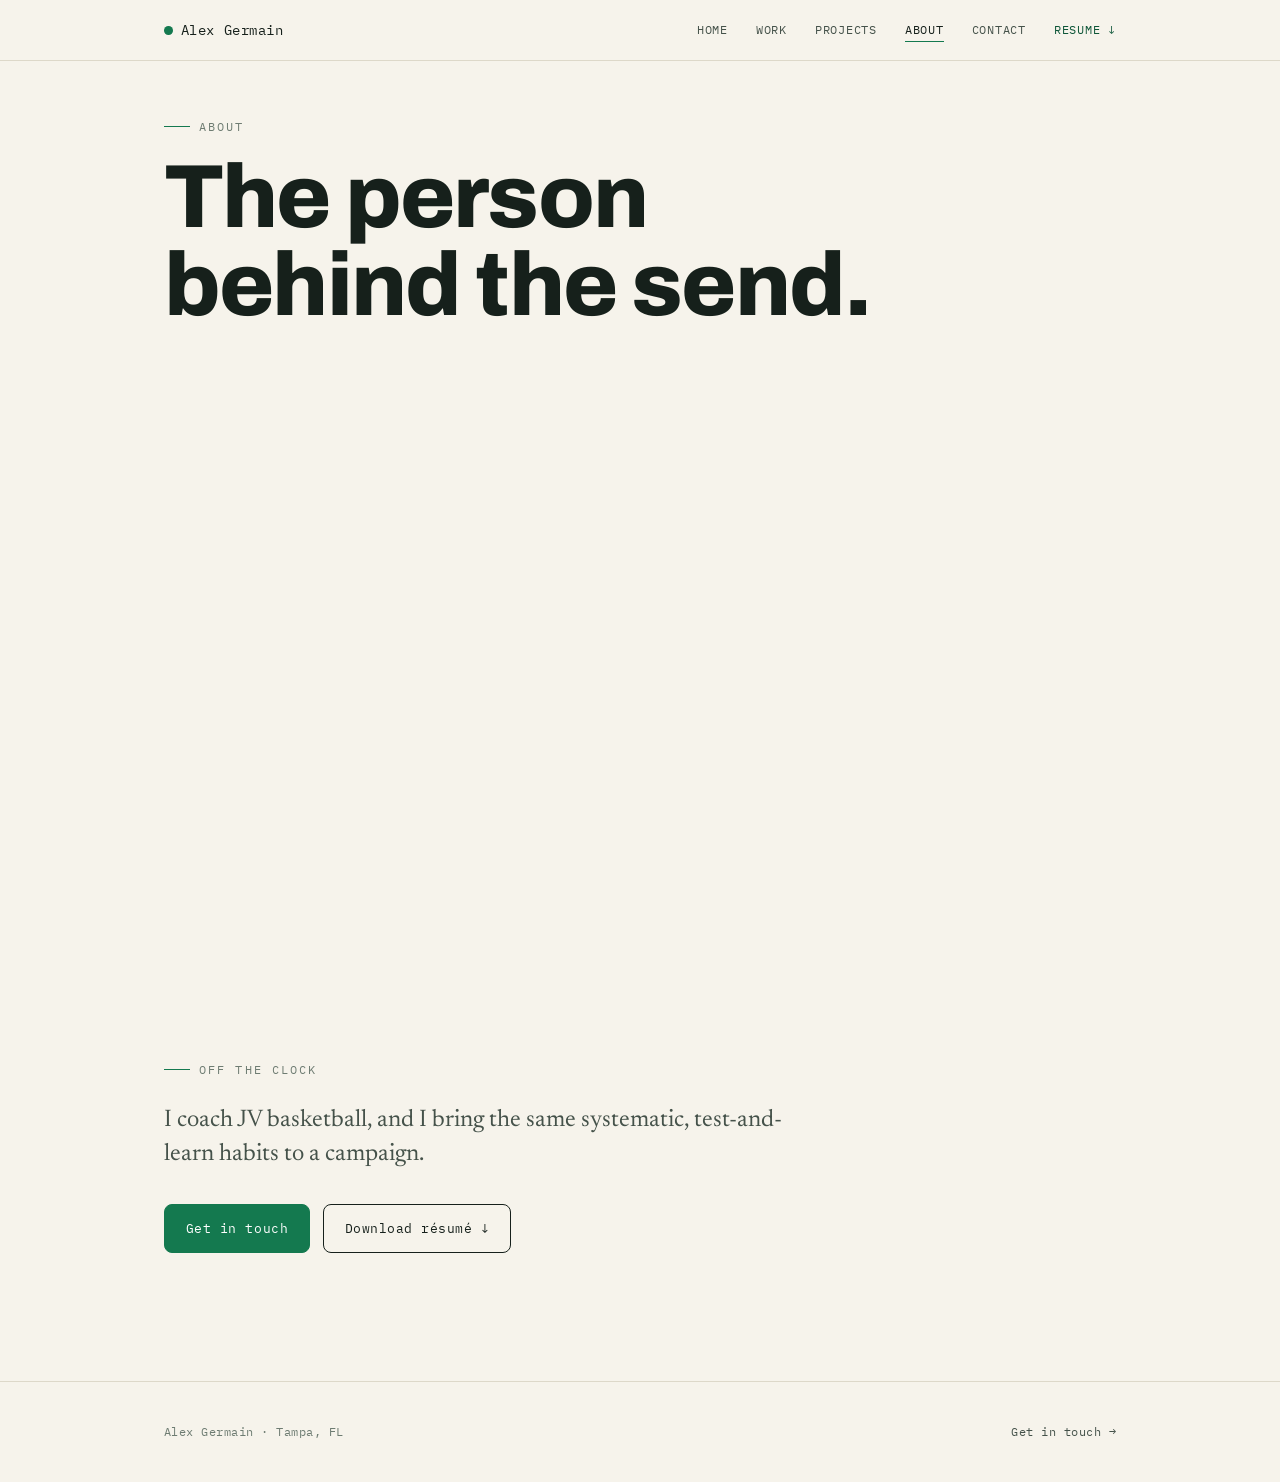
==== about.html @ 1957b235 "Add files via upload" ====
<!doctype html>
<html lang="en">
  <head>
    <meta charset="utf-8" />
    <script>document.documentElement.className = "js";</script>
    <meta name="viewport" content="width=device-width, initial-scale=1" />
    <title>About — Alex Germain</title>
    <meta name="description" content="About Alex Germain, B2B email and lifecycle marketing specialist in Tampa, FL." />
    <link rel="preconnect" href="https://fonts.googleapis.com" />
    <link rel="preconnect" href="https://fonts.gstatic.com" crossorigin />
    <link
      href="https://fonts.googleapis.com/css2?family=Archivo:wght@600;700;800&family=Newsreader:ital,wght@0,400;0,500;1,400&family=IBM+Plex+Mono:wght@400;500&display=swap"
      rel="stylesheet"
    />
    <link rel="stylesheet" href="styles.css" />
  </head>
  <body>
    <header class="nav">
      <div class="wrap nav__inner">
        <a class="nav__brand" href="index.html">
          <span class="dot" aria-hidden="true"></span> Alex Germain
        </a>
        <button class="nav__toggle" aria-expanded="false" aria-controls="menu">
          Menu
        </button>
        <nav aria-label="Primary">
          <ul class="nav__links" id="menu">
            <li><a href="index.html">Home</a></li>
            <li><a href="work.html">Work</a></li>
            <li><a href="projects.html">Projects</a></li>
            <li><a href="about.html" aria-current="page">About</a></li>
            <li><a href="contact.html">Contact</a></li>
            <li><a class="nav__dl" href="Alex-Germain-Resume.pdf" download>Resume <span aria-hidden="true">&darr;</span></a></li>
          </ul>
        </nav>
      </div>
    </header>

    <main>
      <section class="section section--tight">
        <div class="wrap">
          <p class="eyebrow">About</p>
          <h1 class="display">The person<br />behind the send.</h1>
        </div>
      </section>

      <section class="wrap section--tight">
        <div class="about-grid">
          <div class="prose reveal">
            <p>
              I am a B2B marketer with about five years of experience, currently
              running multi-channel campaigns across email, web, social, and
              live events for national medtech, engineering, and manufacturing
              trade shows. Email and lifecycle work is the center of how I think. I like the discipline
              of it: a clear offer, a reason to open, and a number on the other
              side that tells you whether it worked.
            </p>
            <p>
              My instinct is to work behind the scenes and make other people
              look good, whether that is a sales team walking into an event with
              the right collateral or a registrant who got exactly the email
              they needed at the right moment. I take a systematic, test-and-learn
              approach and would rather earn a result than guess at one.
            </p>
            <p>
              I am certified across HubSpot and Google Analytics, and I keep
              building platform-portable expertise that travels with me, from
              enterprise tools like Eloqua to HubSpot and beyond.
            </p>
          </div>

          <aside class="reveal">
            <p class="eyebrow">Core stack</p>
            <ul class="toolbox">
              <li><span>Oracle Eloqua</span><span class="role">Enterprise ESP</span></li>
              <li><span>HubSpot</span><span class="role">Email / CRM</span></li>
              <li><span>Google Analytics (GA4)</span><span class="role">Analytics</span></li>
              <li><span>WordPress</span><span class="role">Web content</span></li>
            </ul>
            <p style="margin: 1rem 0 0; font-family: var(--mono); font-size: 0.78rem; letter-spacing: 0.02em">
              <a href="projects.html">Full skills, tools &amp; certifications &rarr;</a>
            </p>

            <p class="eyebrow" style="margin-top: 2rem">Education</p>
            <p style="margin: 0; color: var(--ink-soft)">
              B.S. in Business Advertising<br />
              University of South Florida, 2021
            </p>
          </aside>
        </div>
      </section>

      <section class="section">
        <div class="wrap">
          <p class="eyebrow">Off the clock</p>
          <p class="lede" style="max-width: 50ch">
            I coach JV basketball, and I bring the same systematic, test-and-learn
            habits to a campaign.
          </p>
          <div class="btn-row">
            <a class="btn btn--solid" href="contact.html">Get in touch</a>
            <a class="btn" href="Alex-Germain-Resume.pdf" download>Download r&eacute;sum&eacute; &darr;</a>
          </div>
        </div>
      </section>
    </main>

    <footer class="footer">
      <div class="wrap footer__inner">
        <span>Alex Germain &middot; Tampa, FL</span>
        <span><a href="contact.html">Get in touch &rarr;</a></span>
      </div>
    </footer>

    <script src="main.js"></script>
  </body>
</html>
---- styles.css ----
/* ============================================================
   Alex Germain — portfolio
   Design direction: "Read Receipt"
   A confident personal masthead for an email/lifecycle marketer.
   Type: Archivo (display) + Newsreader (body serif) + IBM Plex Mono (data)
   Accent: a growth green, used only for positive metrics and key marks,
   because this whole portfolio is a story about numbers going up.
   ============================================================ */

:root {
  --ink: #16201b;
  --ink-soft: #45524a;
  --sage: #6e7c72;
  --paper: #f6f3eb;
  --paper-2: #fbfaf4;
  --line: #ddd8c9;
  --green: #14794f;
  --green-deep: #0e5638;
  --green-tint: #e6efe7;

  --display: "Archivo", system-ui, sans-serif;
  --body: "Newsreader", Georgia, serif;
  --mono: "IBM Plex Mono", ui-monospace, monospace;

  --maxw: 1080px;
  --gutter: clamp(1.25rem, 5vw, 4rem);
}

*,
*::before,
*::after {
  box-sizing: border-box;
}

html {
  scroll-behavior: smooth;
}

body {
  margin: 0;
  background: var(--paper);
  color: var(--ink);
  font-family: var(--body);
  font-size: 1.075rem;
  line-height: 1.65;
  -webkit-font-smoothing: antialiased;
  text-rendering: optimizeLegibility;
}

img {
  max-width: 100%;
  display: block;
}

a {
  color: var(--green-deep);
  text-underline-offset: 3px;
  text-decoration-thickness: 1px;
}

/* ---- layout helpers ---- */
.wrap {
  width: 100%;
  max-width: var(--maxw);
  margin-inline: auto;
  padding-inline: var(--gutter);
}

.section {
  padding-block: clamp(3.5rem, 8vw, 6rem);
}

.section--tight {
  padding-block: clamp(2.5rem, 5vw, 3.5rem);
}

.eyebrow {
  font-family: var(--mono);
  font-size: 0.72rem;
  letter-spacing: 0.18em;
  text-transform: uppercase;
  color: var(--sage);
  margin: 0 0 1.1rem;
  display: flex;
  align-items: center;
  gap: 0.6rem;
}

.eyebrow::before {
  content: "";
  width: 1.6rem;
  height: 1px;
  background: var(--green);
  display: inline-block;
}

/* ---- type scale ---- */
.display {
  font-family: var(--display);
  font-weight: 800;
  line-height: 0.98;
  letter-spacing: -0.02em;
  margin: 0;
}

h1.display {
  font-size: clamp(2.9rem, 9vw, 5.6rem);
  text-wrap: balance;
}

h2.display {
  font-size: clamp(1.9rem, 4.5vw, 2.9rem);
  letter-spacing: -0.015em;
}

h3 {
  font-family: var(--display);
  font-weight: 700;
  font-size: 1.3rem;
  letter-spacing: -0.01em;
  margin: 0 0 0.4rem;
}

.lede {
  font-size: clamp(1.2rem, 2.4vw, 1.5rem);
  line-height: 1.45;
  color: var(--ink-soft);
  max-width: 36ch;
}

.prose p {
  max-width: 62ch;
}

/* ---- top navigation ---- */
.nav {
  position: sticky;
  top: 0;
  z-index: 40;
  background: color-mix(in srgb, var(--paper) 88%, transparent);
  backdrop-filter: blur(8px);
  border-bottom: 1px solid var(--line);
}

.nav__inner {
  display: flex;
  align-items: center;
  justify-content: space-between;
  padding-block: 1rem;
}

.nav__brand {
  font-family: var(--mono);
  font-size: 0.85rem;
  letter-spacing: 0.04em;
  color: var(--ink);
  text-decoration: none;
  display: inline-flex;
  align-items: center;
  gap: 0.5rem;
}

.nav__brand .dot {
  width: 0.55rem;
  height: 0.55rem;
  border-radius: 50%;
  background: var(--green);
  display: inline-block;
}

.nav__links {
  display: flex;
  gap: 1.75rem;
  list-style: none;
  margin: 0;
  padding: 0;
}

.nav__links a {
  font-family: var(--mono);
  font-size: 0.78rem;
  letter-spacing: 0.06em;
  text-transform: uppercase;
  color: var(--ink-soft);
  text-decoration: none;
  padding-block: 0.25rem;
  border-bottom: 1.5px solid transparent;
  transition: color 0.15s ease, border-color 0.15s ease;
}

.nav__links a:hover,
.nav__links a[aria-current="page"] {
  color: var(--ink);
  border-color: var(--green);
}

.nav__toggle {
  display: none;
  background: none;
  border: 1px solid var(--line);
  border-radius: 6px;
  padding: 0.45rem 0.6rem;
  font-family: var(--mono);
  font-size: 0.75rem;
  cursor: pointer;
  color: var(--ink);
}

/* ---- buttons ---- */
.btn {
  display: inline-flex;
  align-items: center;
  gap: 0.5rem;
  font-family: var(--mono);
  font-size: 0.82rem;
  letter-spacing: 0.04em;
  text-decoration: none;
  padding: 0.8rem 1.3rem;
  border-radius: 8px;
  border: 1.5px solid var(--ink);
  color: var(--ink);
  background: transparent;
  transition: transform 0.12s ease, background 0.15s ease, color 0.15s ease;
}

.btn:hover {
  transform: translateY(-1px);
}

.btn--solid {
  background: var(--green);
  border-color: var(--green);
  color: #fff;
}

.btn--solid:hover {
  background: var(--green-deep);
  border-color: var(--green-deep);
}

.btn-row {
  display: flex;
  flex-wrap: wrap;
  gap: 0.8rem;
  margin-top: 2rem;
}

/* ---- hero ---- */
.hero {
  padding-block: clamp(3.5rem, 9vw, 7rem) clamp(2.5rem, 6vw, 4rem);
}

.hero__name {
  margin-top: 0.4rem;
}

.hero__thesis {
  margin-top: 1.6rem;
}

/* ---- signature: the results ledger ---- */
.ledger {
  margin-top: 3rem;
  border: 1px solid var(--line);
  border-radius: 12px;
  background: var(--paper-2);
  overflow: hidden;
}

.ledger__head {
  display: flex;
  align-items: center;
  justify-content: space-between;
  padding: 0.7rem 1.1rem;
  border-bottom: 1px solid var(--line);
  font-family: var(--mono);
  font-size: 0.72rem;
  letter-spacing: 0.1em;
  text-transform: uppercase;
  color: var(--sage);
}

.ledger__head .delivered {
  color: var(--green-deep);
  display: inline-flex;
  align-items: center;
  gap: 0.4rem;
}

.ledger__rows {
  display: grid;
  grid-template-columns: repeat(2, 1fr);
}

.ledger__row {
  display: flex;
  align-items: baseline;
  justify-content: space-between;
  gap: 1rem;
  padding: 1.15rem 1.1rem;
  border-top: 1px solid var(--line);
}

.ledger__row:nth-child(-n + 2) {
  border-top: none;
}

.ledger__row:nth-child(odd) {
  border-right: 1px solid var(--line);
}

.ledger__label {
  font-family: var(--body);
  font-size: 0.98rem;
  color: var(--ink-soft);
  line-height: 1.3;
}

.ledger__value {
  font-family: var(--mono);
  font-weight: 500;
  font-size: 1.35rem;
  color: var(--ink);
  white-space: nowrap;
  display: inline-flex;
  align-items: center;
  gap: 0.35rem;
}

.ledger__value .up {
  color: var(--green);
  font-size: 0.9em;
}

/* ---- generic grid of cards ---- */
.grid {
  display: grid;
  gap: 1.25rem;
  grid-template-columns: repeat(auto-fit, minmax(260px, 1fr));
}

.card {
  border: 1px solid var(--line);
  border-radius: 12px;
  background: var(--paper-2);
  padding: 1.6rem 1.5rem;
}

.card .eyebrow {
  margin-bottom: 0.7rem;
}

.card p {
  margin: 0.5rem 0 0;
  color: var(--ink-soft);
}

/* ---- work entries ---- */
.work {
  border-top: 1px solid var(--line);
  padding-block: clamp(2.2rem, 5vw, 3.4rem);
  display: grid;
  grid-template-columns: minmax(0, 0.9fr) minmax(0, 1.4fr);
  gap: clamp(1.2rem, 4vw, 3rem);
}

.work:last-of-type {
  border-bottom: 1px solid var(--line);
}

.work__meta .place {
  font-family: var(--mono);
  font-size: 0.78rem;
  letter-spacing: 0.06em;
  text-transform: uppercase;
  color: var(--sage);
  margin: 0.5rem 0 0;
}

.work__body p {
  margin: 0 0 1rem;
  max-width: 58ch;
}

.tags {
  display: flex;
  flex-wrap: wrap;
  gap: 0.5rem;
  list-style: none;
  padding: 0;
  margin: 1.2rem 0 0;
}

.tags li {
  font-family: var(--mono);
  font-size: 0.72rem;
  letter-spacing: 0.04em;
  color: var(--ink-soft);
  border: 1px solid var(--line);
  border-radius: 999px;
  padding: 0.3rem 0.7rem;
  background: var(--paper);
}

.stat-inline {
  display: flex;
  flex-wrap: wrap;
  gap: 1.4rem 2rem;
  margin: 0.4rem 0 0;
  padding: 0;
  list-style: none;
}

.stat-inline li {
  display: flex;
  flex-direction: column;
}

.stat-inline .n {
  font-family: var(--mono);
  font-weight: 500;
  font-size: 1.5rem;
  color: var(--green-deep);
}

.stat-inline .l {
  font-size: 0.9rem;
  color: var(--ink-soft);
}

/* ---- about ---- */
.about-grid {
  display: grid;
  grid-template-columns: minmax(0, 1.5fr) minmax(0, 1fr);
  gap: clamp(1.5rem, 5vw, 3.5rem);
  align-items: start;
}

.toolbox {
  list-style: none;
  margin: 0;
  padding: 0;
}

.toolbox li {
  display: flex;
  justify-content: space-between;
  gap: 1rem;
  padding: 0.7rem 0;
  border-bottom: 1px solid var(--line);
  font-size: 0.98rem;
}

.toolbox li:last-child {
  border-bottom: none;
}

.toolbox .role {
  font-family: var(--mono);
  font-size: 0.72rem;
  letter-spacing: 0.04em;
  text-transform: uppercase;
  color: var(--sage);
  text-align: right;
}

/* ---- contact ---- */
.contact-card {
  border: 1px solid var(--line);
  border-radius: 14px;
  background: var(--paper-2);
  padding: clamp(1.6rem, 4vw, 2.6rem);
  max-width: 560px;
}

.field {
  display: block;
  margin-bottom: 1.1rem;
}

.field span {
  display: block;
  font-family: var(--mono);
  font-size: 0.74rem;
  letter-spacing: 0.06em;
  text-transform: uppercase;
  color: var(--sage);
  margin-bottom: 0.4rem;
}

.field input,
.field textarea {
  width: 100%;
  font-family: var(--body);
  font-size: 1rem;
  color: var(--ink);
  background: var(--paper);
  border: 1px solid var(--line);
  border-radius: 8px;
  padding: 0.7rem 0.85rem;
}

.field input:focus,
.field textarea:focus {
  outline: 2px solid var(--green);
  outline-offset: 1px;
  border-color: var(--green);
}

/* ---- footer ---- */
.footer {
  border-top: 1px solid var(--line);
  padding-block: 2.5rem;
  margin-top: 2rem;
}

.footer__inner {
  display: flex;
  flex-wrap: wrap;
  gap: 1rem;
  justify-content: space-between;
  align-items: center;
  font-family: var(--mono);
  font-size: 0.76rem;
  letter-spacing: 0.04em;
  color: var(--sage);
}

.footer a {
  color: var(--ink-soft);
  text-decoration: none;
}

.footer a:hover {
  color: var(--green-deep);
}

/* ---- scroll reveal (progressive enhancement) ---- */
.js .reveal {
  opacity: 0;
  transform: translateY(14px);
  transition: opacity 0.6s ease, transform 0.6s ease;
}

.js .reveal.is-in {
  opacity: 1;
  transform: none;
}

/* ---- focus visibility ---- */
:focus-visible {
  outline: 2px solid var(--green);
  outline-offset: 2px;
  border-radius: 3px;
}

/* ---- responsive ---- */
@media (max-width: 760px) {
  .nav__toggle {
    display: inline-block;
  }

  .nav__links {
    display: none;
    position: absolute;
    left: 0;
    right: 0;
    top: 100%;
    flex-direction: column;
    gap: 0;
    background: var(--paper);
    border-bottom: 1px solid var(--line);
    padding: 0.5rem var(--gutter) 1rem;
  }

  .nav__links.is-open {
    display: flex;
  }

  .nav__links a {
    padding-block: 0.8rem;
    border-bottom: 1px solid var(--line);
  }

  .work {
    grid-template-columns: 1fr;
  }

  .about-grid {
    grid-template-columns: 1fr;
  }

  .ledger__rows {
    grid-template-columns: 1fr;
  }

  .ledger__row:nth-child(2) {
    border-top: 1px solid var(--line);
  }

  .ledger__row:nth-child(odd) {
    border-right: none;
  }
}

@media (prefers-reduced-motion: reduce) {
  html {
    scroll-behavior: auto;
  }
  .js .reveal {
    opacity: 1;
    transform: none;
    transition: none;
  }
  .btn:hover {
    transform: none;
  }
}

/* ---- resume download link in nav ---- */
.nav__dl {
  color: var(--green-deep) !important;
}

.nav__dl:hover,
.nav__dl:focus-visible {
  border-color: var(--green) !important;
}

/* ---- project status pill ---- */
.status {
  display: inline-flex;
  align-items: center;
  gap: 0.45rem;
  font-family: var(--mono);
  font-size: 0.7rem;
  letter-spacing: 0.08em;
  text-transform: uppercase;
  color: var(--green-deep);
  background: var(--green-tint);
  border-radius: 999px;
  padding: 0.3rem 0.7rem;
  margin: 0 0 0.95rem;
}

.status .dot {
  width: 0.45rem;
  height: 0.45rem;
  border-radius: 50%;
  background: var(--green);
}

.status--idea {
  color: var(--sage);
  background: #eceae0;
}

.status--idea .dot {
  background: var(--sage);
}

.card__link {
  font-family: var(--mono);
  font-size: 0.78rem;
  letter-spacing: 0.03em;
  text-decoration: none;
  color: var(--green-deep);
  display: inline-block;
  margin-top: 1.1rem;
}

.card__link:hover {
  text-decoration: underline;
  text-underline-offset: 3px;
}

/* ---- centered button row (home hero) ---- */
.btn-row--center {
  justify-content: center;
}

/* ---- ledger context sub-label ---- */
.ledger__row {
  align-items: center;
}

.ledger__ctx {
  display: block;
  font-family: var(--mono);
  font-size: 0.66rem;
  letter-spacing: 0.04em;
  color: var(--sage);
  margin-top: 0.25rem;
}

/* ---- capabilities (what I do) icon list ---- */
.caps {
  list-style: none;
  margin: 0;
  padding: 0;
  display: grid;
  grid-template-columns: repeat(2, 1fr);
  gap: 1.5rem 2.6rem;
}

.caps li {
  display: flex;
  gap: 0.95rem;
  align-items: flex-start;
}

.caps .ic {
  flex: 0 0 auto;
  width: 2.3rem;
  height: 2.3rem;
  border: 1px solid var(--line);
  border-radius: 9px;
  display: grid;
  place-items: center;
  background: var(--paper-2);
  color: var(--green-deep);
}

.caps .ic svg {
  width: 1.15rem;
  height: 1.15rem;
}

.caps h3 {
  font-size: 1.05rem;
  margin: 0 0 0.2rem;
}

.caps p {
  margin: 0;
  color: var(--ink-soft);
  font-size: 0.96rem;
  line-height: 1.5;
}

/* ---- projects: section spacing ---- */
.proj-section {
  margin-top: clamp(2.5rem, 5vw, 3.5rem);
}

.proj-section:first-of-type {
  margin-top: 0;
}

.skill-tags {
  display: flex;
  flex-wrap: wrap;
  gap: 0.6rem;
  list-style: none;
  padding: 0;
  margin: 0;
}

.skill-tags li {
  font-family: var(--mono);
  font-size: 0.8rem;
  letter-spacing: 0.02em;
  color: var(--ink);
  border: 1px solid var(--line);
  border-radius: 8px;
  padding: 0.5rem 0.85rem;
  background: var(--paper-2);
}

.skill-tags li.is-tool {
  color: var(--green-deep);
  border-color: color-mix(in srgb, var(--green) 35%, var(--line));
}

@media (max-width: 760px) {
  .caps {
    grid-template-columns: 1fr;
  }
}

/* ---- portfolio sub-sections ---- */
.proj-sub {
  margin-top: 2.2rem;
}

.proj-sub__label {
  font-family: var(--mono);
  font-size: 0.74rem;
  letter-spacing: 0.08em;
  text-transform: uppercase;
  color: var(--green-deep);
  margin: 0 0 1rem;
}

.site-meta {
  font-family: var(--mono);
  font-size: 0.7rem;
  letter-spacing: 0.04em;
  color: var(--sage);
  margin: 0 0 0.5rem;
}

/* image slot for screenshots the user adds later */
.shot {
  display: block;
  aspect-ratio: 16 / 10;
  border: 1px dashed var(--line);
  border-radius: 8px;
  background: var(--paper);
  margin-bottom: 0.9rem;
  display: grid;
  place-items: center;
  font-family: var(--mono);
  font-size: 0.68rem;
  letter-spacing: 0.04em;
  color: var(--sage);
  text-align: center;
  padding: 0.5rem;
}

.shot img {
  width: 100%;
  height: 100%;
  object-fit: cover;
  border-radius: 8px;
}

/* ---- segmentation diagram ---- */
.seg {
  display: flex;
  align-items: stretch;
  gap: 1rem;
  margin-top: 1.4rem;
}

.seg__col {
  flex: 1;
  display: flex;
  flex-direction: column;
  gap: 1rem;
}

.seg__col--center {
  justify-content: center;
}

.seg__step {
  font-family: var(--mono);
  font-size: 0.72rem;
  letter-spacing: 0.08em;
  text-transform: uppercase;
  color: var(--green-deep);
}

.seg__group {
  border: 1px solid var(--line);
  border-radius: 10px;
  background: var(--paper-2);
  padding: 1rem 1.1rem;
}

.seg__group h4 {
  font-family: var(--display);
  font-weight: 700;
  font-size: 0.98rem;
  margin: 0 0 0.6rem;
}

.seg__group ul {
  margin: 0;
  padding: 0;
  list-style: none;
  display: flex;
  flex-direction: column;
  gap: 0.45rem;
}

.seg__group li {
  font-size: 0.91rem;
  color: var(--ink-soft);
  padding-left: 1rem;
  position: relative;
  line-height: 1.4;
}

.seg__group li::before {
  content: "";
  position: absolute;
  left: 0;
  top: 0.5em;
  width: 0.4rem;
  height: 0.4rem;
  border-radius: 50%;
  background: var(--green);
}

.seg__group p {
  margin: 0;
  font-size: 0.91rem;
  color: var(--ink-soft);
  line-height: 1.45;
}

.seg__arrow {
  align-self: center;
  flex: 0 0 auto;
  color: var(--sage);
  font-size: 1.5rem;
  line-height: 1;
}

.seg__db {
  border: 1.5px solid var(--green);
  background: var(--green-tint);
  border-radius: 10px;
  padding: 1.3rem 1rem;
  text-align: center;
  display: flex;
  flex-direction: column;
  align-items: center;
  gap: 0.5rem;
}

.seg__db svg {
  width: 2rem;
  height: 2rem;
  color: var(--green-deep);
}

.seg__db span {
  font-family: var(--display);
  font-weight: 700;
  font-size: 0.98rem;
  color: var(--ink);
}

.seg__db small {
  font-family: var(--mono);
  font-size: 0.66rem;
  color: var(--green-deep);
  letter-spacing: 0.03em;
}

.seg__note {
  font-size: 0.86rem;
  color: var(--sage);
  margin: 0;
  text-align: center;
  line-height: 1.45;
}

@media (max-width: 760px) {
  .seg {
    flex-direction: column;
  }
  .seg__arrow {
    transform: rotate(90deg);
  }
}

/* ---- certification badge ---- */
.cert-badge {
  width: 2.4rem;
  height: 2.4rem;
  border: 1px solid var(--line);
  border-radius: 9px;
  display: grid;
  place-items: center;
  background: var(--paper);
  color: var(--green-deep);
  margin-bottom: 0.9rem;
}

.cert-badge svg {
  width: 1.3rem;
  height: 1.3rem;
}

.cert-badge img {
  width: 1.6rem;
  height: 1.6rem;
  object-fit: contain;
}

/* ---- screenshot slot with image present ---- */
.shot.has-img {
  border-style: solid;
  padding: 0;
  overflow: hidden;
}

/* ---- emphasized capability tags ---- */
.skill-tags--lead {
  gap: 0.7rem;
}

.skill-tags--lead li {
  font-family: var(--display);
  font-weight: 600;
  font-size: 0.98rem;
  letter-spacing: -0.01em;
  color: var(--ink);
  background: var(--paper-2);
  border: 1px solid var(--line);
  border-radius: 9px;
  padding: 0.62rem 1rem;
}

.skill-tags--lead li.is-key {
  background: var(--green-tint);
  border-color: color-mix(in srgb, var(--green) 40%, var(--line));
  color: var(--green-deep);
}

.subhead {
  font-family: var(--mono);
  font-size: 0.74rem;
  letter-spacing: 0.08em;
  text-transform: uppercase;
  color: var(--sage);
  margin: 0 0 0.9rem;
}
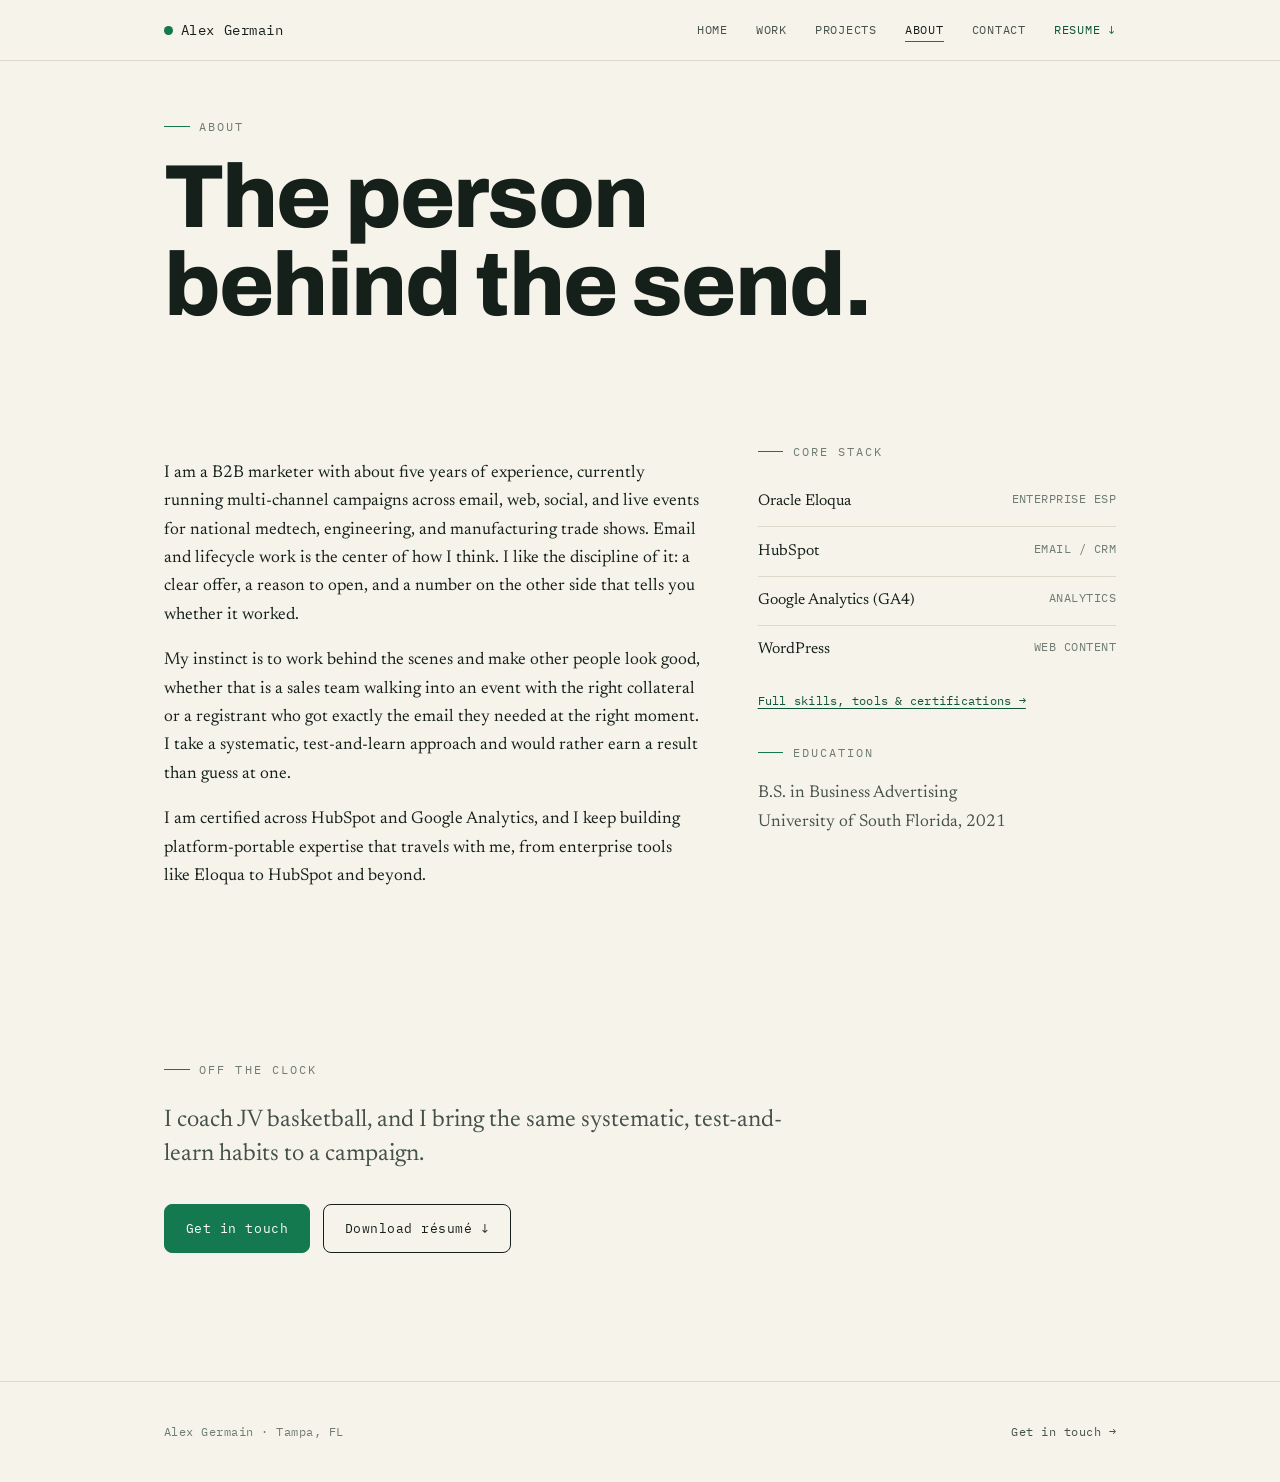
==== commit f3787f7d: "Add files via upload" ====
--- a/about.html
+++ b/about.html
@@ -5,6 +5,14 @@
     <script>document.documentElement.className = "js";</script>
     <meta name="viewport" content="width=device-width, initial-scale=1" />
     <title>About — Alex Germain</title>
+    <!-- Google tag (gtag.js) -->
+    <script async src="https://www.googletagmanager.com/gtag/js?id=G-EXTMEH81E5"></script>
+    <script>
+      window.dataLayer = window.dataLayer || [];
+      function gtag(){dataLayer.push(arguments);}
+      gtag('js', new Date());
+      gtag('config', 'G-EXTMEH81E5');
+    </script>
     <meta name="description" content="About Alex Germain, B2B email and lifecycle marketing specialist in Tampa, FL." />
     <link rel="preconnect" href="https://fonts.googleapis.com" />
     <link rel="preconnect" href="https://fonts.gstatic.com" crossorigin />
--- a/styles.css
+++ b/styles.css
@@ -1020,3 +1020,315 @@
   color: var(--sage);
   margin: 0 0 0.9rem;
 }
+
+/* ---- email gallery ---- */
+.mail-grid {
+  display: grid;
+  grid-template-columns: repeat(auto-fill, minmax(280px, 1fr));
+  gap: 1.25rem;
+}
+
+.mail-card {
+  display: flex;
+  flex-direction: column;
+  border: 1px solid var(--line);
+  border-radius: 12px;
+  background: var(--paper-2);
+  overflow: hidden;
+  text-decoration: none;
+  color: inherit;
+  cursor: pointer;
+  transition: transform 0.14s ease, box-shadow 0.14s ease, border-color 0.14s ease;
+}
+
+.mail-card:hover {
+  transform: translateY(-2px);
+  border-color: color-mix(in srgb, var(--green) 40%, var(--line));
+  box-shadow: 0 10px 24px -16px rgba(20, 32, 27, 0.45);
+}
+
+.mail-shot {
+  position: relative;
+  width: 100%;
+  height: 260px;
+  overflow: hidden;
+  background: #fff;
+  border-bottom: 1px solid var(--line);
+}
+
+.mail-frame {
+  width: 600px;
+  height: 1300px;
+  border: 0;
+  transform-origin: top left;
+  pointer-events: none;
+  background: #fff;
+}
+
+.mail-shot__fade {
+  position: absolute;
+  left: 0;
+  right: 0;
+  bottom: 0;
+  height: 70px;
+  background: linear-gradient(to bottom, rgba(251, 250, 244, 0), var(--paper-2));
+  pointer-events: none;
+}
+
+.mail-card__body {
+  padding: 1rem 1.1rem 1.15rem;
+  display: flex;
+  flex-direction: column;
+  gap: 0.4rem;
+}
+
+.mail-card__tag {
+  font-family: var(--mono);
+  font-size: 0.7rem;
+  letter-spacing: 0.05em;
+  text-transform: uppercase;
+  color: var(--green-deep);
+}
+
+.mail-card__subj {
+  font-family: var(--display);
+  font-weight: 700;
+  font-size: 1.02rem;
+  line-height: 1.25;
+  margin: 0;
+  color: var(--ink);
+}
+
+.mail-card__cta {
+  font-family: var(--mono);
+  font-size: 0.76rem;
+  color: var(--sage);
+  margin-top: 0.25rem;
+}
+
+.mail-card:hover .mail-card__cta {
+  color: var(--green-deep);
+}
+
+/* ---- testimonials ---- */
+.quotes {
+  display: grid;
+  grid-template-columns: repeat(auto-fit, minmax(290px, 1fr));
+  gap: 1.25rem;
+}
+
+.quote-card {
+  border: 1px solid var(--line);
+  border-radius: 12px;
+  background: var(--paper-2);
+  padding: 1.6rem 1.5rem;
+  display: flex;
+  flex-direction: column;
+  gap: 1rem;
+}
+
+.quote-card__mark {
+  font-family: var(--display);
+  font-weight: 800;
+  font-size: 2.4rem;
+  line-height: 0.5;
+  color: var(--green);
+  height: 1rem;
+}
+
+.quote-card__text {
+  font-family: var(--body);
+  font-size: 1.02rem;
+  line-height: 1.55;
+  color: var(--ink);
+  margin: 0;
+}
+
+.quote-card__who {
+  margin-top: auto;
+  padding-top: 0.4rem;
+}
+
+.quote-card__name {
+  font-family: var(--display);
+  font-weight: 700;
+  font-size: 0.98rem;
+  color: var(--ink);
+  display: block;
+}
+
+.quote-card__role {
+  font-family: var(--mono);
+  font-size: 0.71rem;
+  letter-spacing: 0.02em;
+  color: var(--sage);
+  display: block;
+  margin-top: 0.25rem;
+  line-height: 1.45;
+}
+
+/* ---- video embeds ---- */
+.video-grid {
+  display: grid;
+  grid-template-columns: repeat(auto-fit, minmax(280px, 1fr));
+  gap: 1.25rem;
+}
+
+.video-embed {
+  position: relative;
+  width: 100%;
+  aspect-ratio: 16 / 9;
+  border: 1px solid var(--line);
+  border-radius: 12px;
+  overflow: hidden;
+  background: #000;
+}
+
+.video-embed iframe {
+  position: absolute;
+  inset: 0;
+  width: 100%;
+  height: 100%;
+  border: 0;
+}
+
+/* ---- generic bullets inside cards ---- */
+.bullets {
+  margin: 0.5rem 0 0;
+  padding: 0;
+  list-style: none;
+  display: flex;
+  flex-direction: column;
+  gap: 0.5rem;
+}
+
+.bullets li {
+  position: relative;
+  padding-left: 1rem;
+  font-size: 0.92rem;
+  color: var(--ink-soft);
+  line-height: 1.45;
+}
+
+.bullets li::before {
+  content: "";
+  position: absolute;
+  left: 0;
+  top: 0.55em;
+  width: 0.4rem;
+  height: 0.4rem;
+  border-radius: 50%;
+  background: var(--green);
+}
+
+/* ---- testimonials ---- */
+.quotes {
+  display: grid;
+  grid-template-columns: repeat(auto-fit, minmax(280px, 1fr));
+  gap: 1.25rem;
+  margin-top: 0.5rem;
+}
+
+.quote {
+  margin: 0;
+  border: 1px solid var(--line);
+  border-radius: 12px;
+  background: var(--paper-2);
+  padding: 1.5rem 1.5rem 1.3rem;
+  display: flex;
+  flex-direction: column;
+}
+
+.quote blockquote {
+  margin: 0 0 1.1rem;
+  font-size: 1.02rem;
+  line-height: 1.5;
+  color: var(--ink);
+}
+
+.quote blockquote::before {
+  content: "\201C";
+  display: block;
+  font-family: var(--display);
+  font-weight: 800;
+  font-size: 2.4rem;
+  line-height: 0.4;
+  color: var(--green);
+  margin-bottom: 0.5rem;
+}
+
+.quote figcaption {
+  margin-top: auto;
+  display: flex;
+  flex-direction: column;
+  gap: 0.15rem;
+}
+
+.quote__name {
+  font-family: var(--display);
+  font-weight: 700;
+  font-size: 0.95rem;
+  color: var(--ink);
+}
+
+.quote__role {
+  font-family: var(--mono);
+  font-size: 0.72rem;
+  letter-spacing: 0.02em;
+  color: var(--sage);
+}
+
+/* ---- video gallery ---- */
+.video-grid {
+  display: grid;
+  grid-template-columns: repeat(auto-fit, minmax(280px, 1fr));
+  gap: 1.25rem;
+}
+
+.video {
+  position: relative;
+  aspect-ratio: 16 / 9;
+  border: 1px solid var(--line);
+  border-radius: 12px;
+  overflow: hidden;
+  background: #000;
+}
+
+.video iframe {
+  position: absolute;
+  inset: 0;
+  width: 100%;
+  height: 100%;
+  border: 0;
+}
+
+/* ---- analytics report block ---- */
+.report {
+  display: grid;
+  grid-template-columns: repeat(auto-fit, minmax(240px, 1fr));
+  gap: 0;
+  padding: 0;
+  overflow: hidden;
+}
+
+.report__group {
+  padding: 1.3rem 1.4rem;
+  border-top: 1px solid var(--line);
+  border-right: 1px solid var(--line);
+}
+
+.report__group h4 {
+  font-family: var(--mono);
+  font-size: 0.72rem;
+  letter-spacing: 0.06em;
+  text-transform: uppercase;
+  color: var(--green-deep);
+  margin: 0 0 0.6rem;
+}
+
+.report__group p {
+  margin: 0;
+  font-size: 0.93rem;
+  line-height: 1.5;
+  color: var(--ink-soft);
+}
